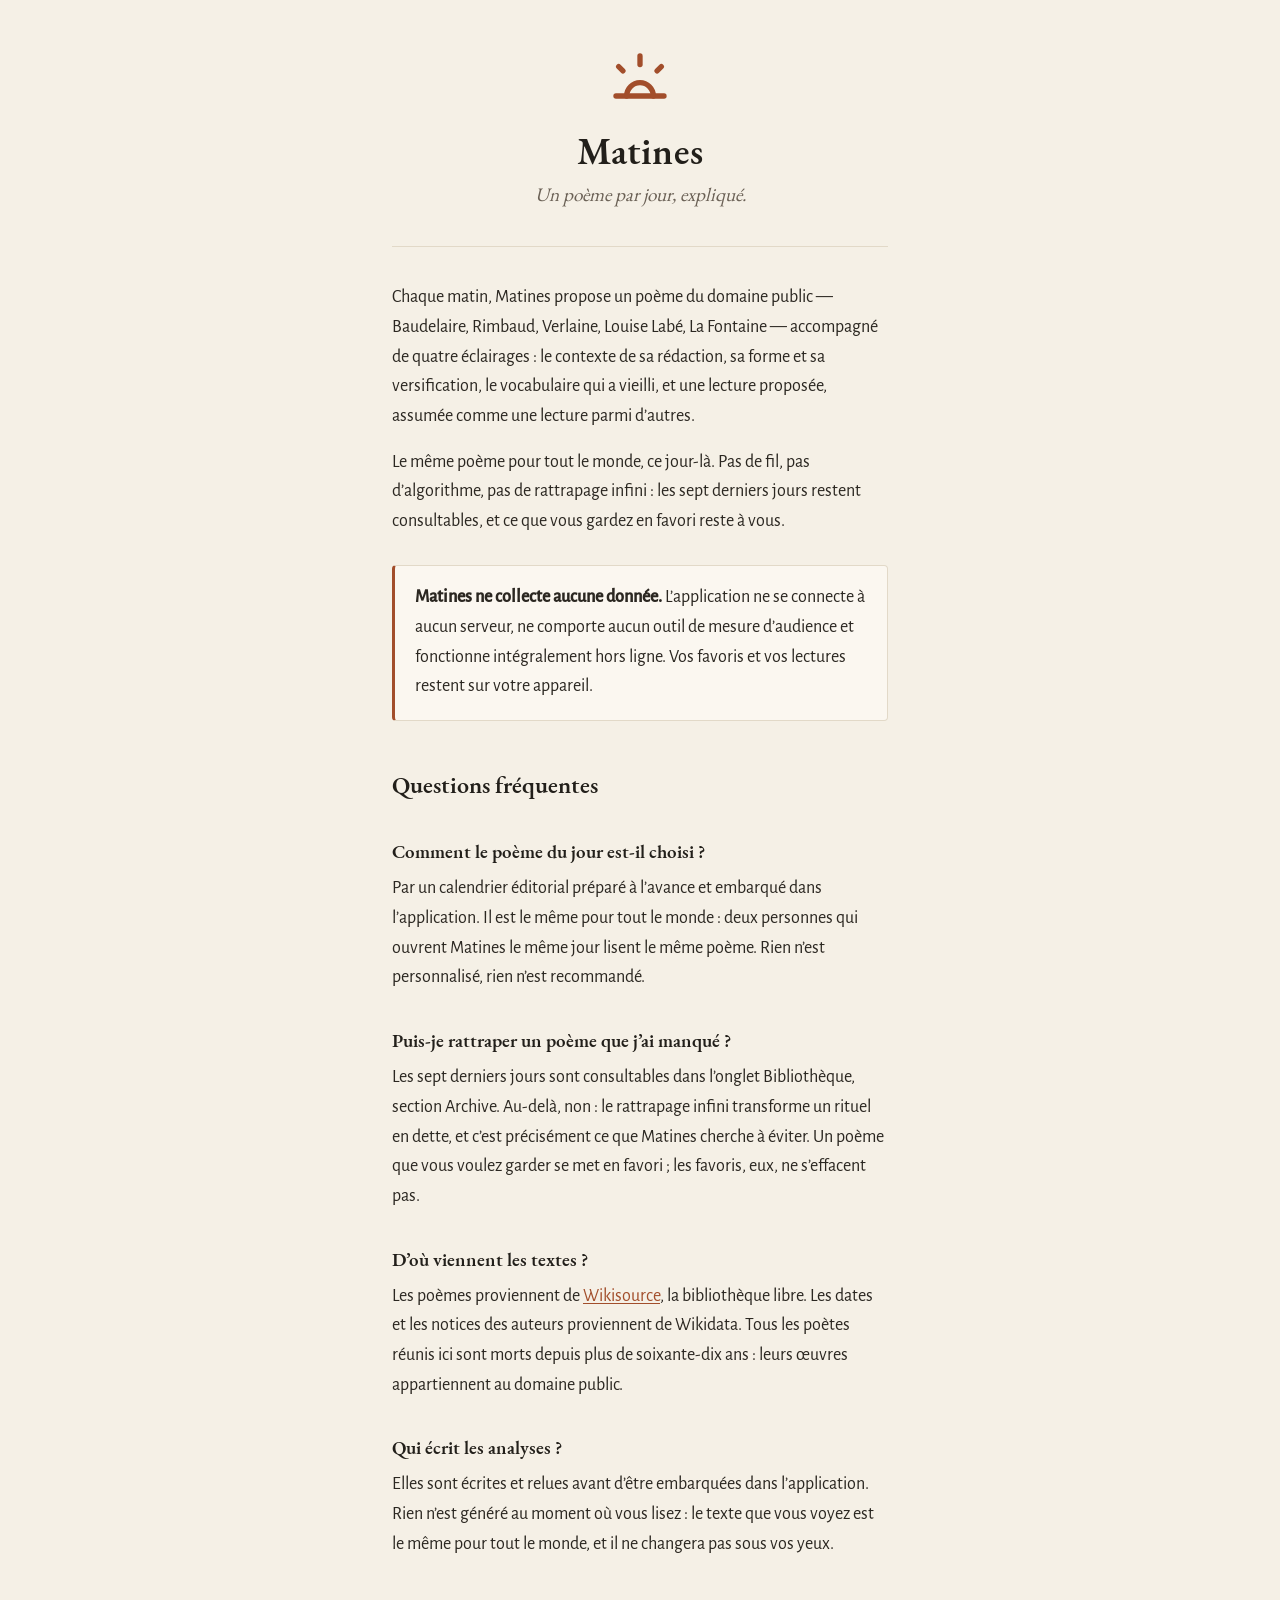
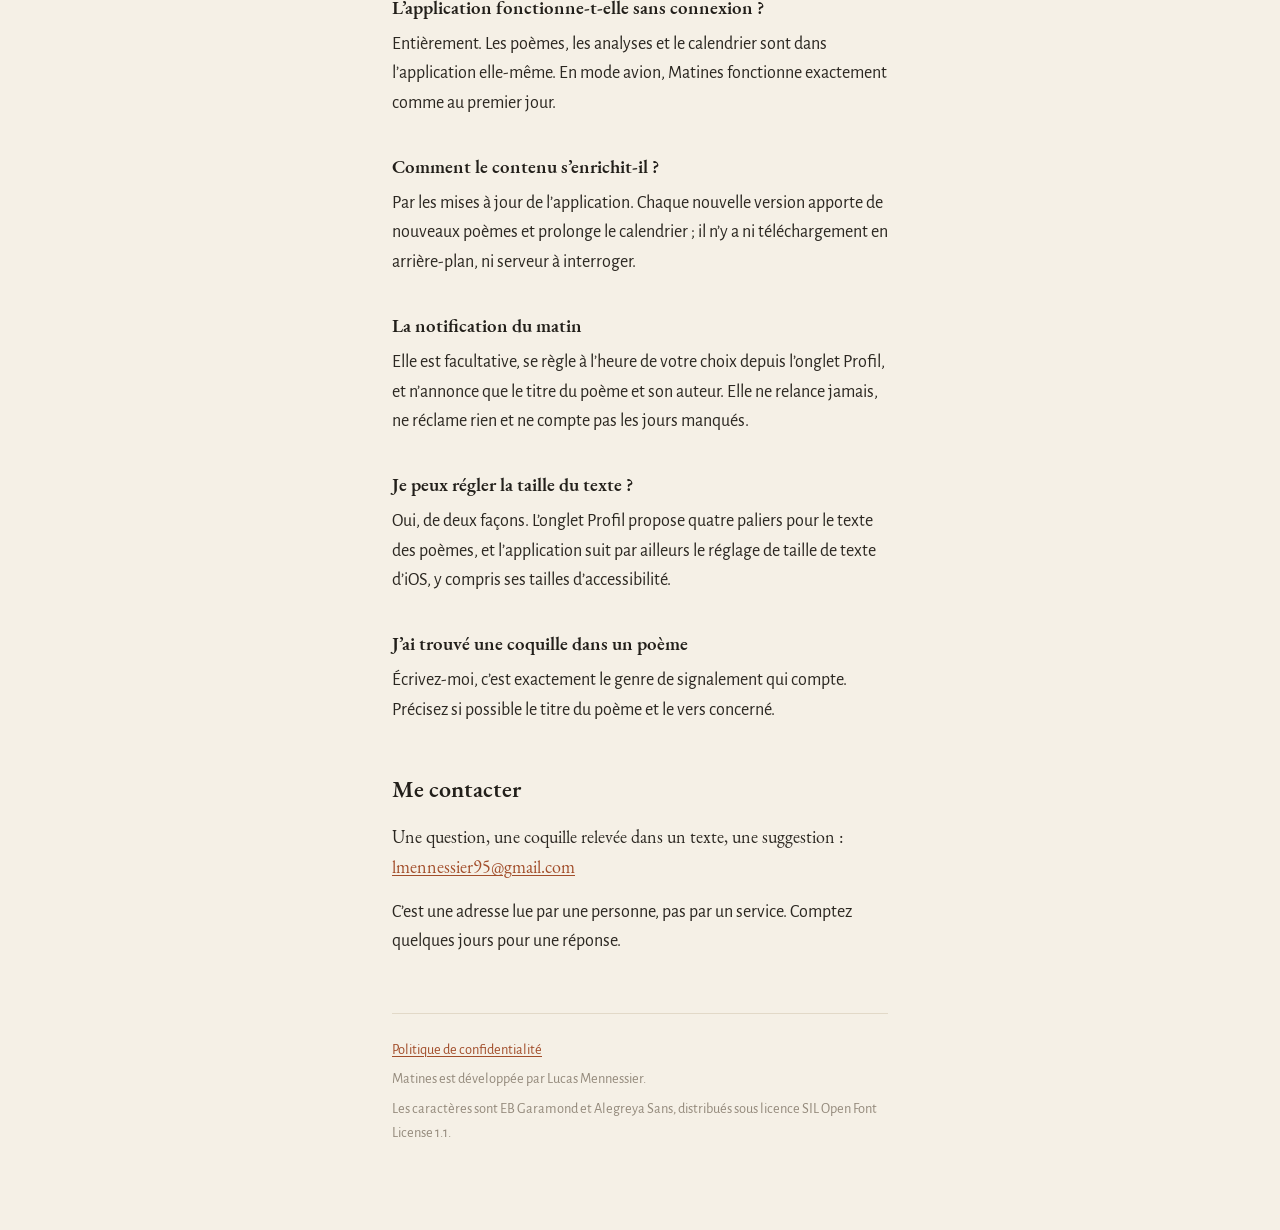
==== index.html @ cb09c927 "Le site de Matines : assistance et confidentialité" ====
<!doctype html>
<html lang="fr">
<head>
<meta charset="utf-8">
<meta name="viewport" content="width=device-width, initial-scale=1">
<title>Matines — un poème par jour, expliqué</title>
<meta name="description" content="Matines propose chaque matin un poème du domaine public, accompagné de quatre éclairages. Sans compte, sans réseau, sans collecte de données.">
<link rel="stylesheet" href="style.css">
</head>
<body>
<main>

  <header>
    <svg width="64" height="64" viewBox="0 0 24 24" fill="none"
         stroke="#a24e2b" stroke-width="2" stroke-linecap="round"
         stroke-linejoin="round" aria-hidden="true"
         style="stroke: var(--accent)">
      <path d="M3 18 H21"/>
      <path d="M7 18 A5 5 0 0 1 17 18"/>
      <path d="M12 6.2 V3"/>
      <path d="M5.6 8.6 L4 7"/>
      <path d="M18.4 8.6 L20 7"/>
    </svg>
    <h1>Matines</h1>
    <p class="baseline">Un poème par jour, expliqué.</p>
  </header>

  <p>Chaque matin, Matines propose un poème du domaine public — Baudelaire,
  Rimbaud, Verlaine, Louise Labé, La Fontaine — accompagné de quatre
  éclairages&nbsp;: le contexte de sa rédaction, sa forme et sa versification,
  le vocabulaire qui a vieilli, et une lecture proposée, assumée comme une
  lecture parmi d’autres.</p>

  <p>Le même poème pour tout le monde, ce jour-là. Pas de fil, pas
  d’algorithme, pas de rattrapage infini&nbsp;: les sept derniers jours restent
  consultables, et ce que vous gardez en favori reste à vous.</p>

  <div class="affirmation">
    <p><strong>Matines ne collecte aucune donnée.</strong> L’application ne se
    connecte à aucun serveur, ne comporte aucun outil de mesure d’audience et
    fonctionne intégralement hors ligne. Vos favoris et vos lectures restent sur
    votre appareil.</p>
  </div>

  <h2>Questions fréquentes</h2>

  <h3>Comment le poème du jour est-il choisi&nbsp;?</h3>
  <p>Par un calendrier éditorial préparé à l’avance et embarqué dans
  l’application. Il est le même pour tout le monde&nbsp;: deux personnes qui
  ouvrent Matines le même jour lisent le même poème. Rien n’est personnalisé,
  rien n’est recommandé.</p>

  <h3>Puis-je rattraper un poème que j’ai manqué&nbsp;?</h3>
  <p>Les sept derniers jours sont consultables dans l’onglet Bibliothèque,
  section Archive. Au-delà, non&nbsp;: le rattrapage infini transforme un
  rituel en dette, et c’est précisément ce que Matines cherche à éviter. Un
  poème que vous voulez garder se met en favori&nbsp;; les favoris, eux, ne
  s’effacent pas.</p>

  <h3>D’où viennent les textes&nbsp;?</h3>
  <p>Les poèmes proviennent de <a href="https://fr.wikisource.org">Wikisource</a>,
  la bibliothèque libre. Les dates et les notices des auteurs proviennent de
  Wikidata. Tous les poètes réunis ici sont morts depuis plus de soixante-dix
  ans&nbsp;: leurs œuvres appartiennent au domaine public.</p>

  <h3>Qui écrit les analyses&nbsp;?</h3>
  <p>Elles sont écrites et relues avant d’être embarquées dans l’application.
  Rien n’est généré au moment où vous lisez&nbsp;: le texte que vous voyez est
  le même pour tout le monde, et il ne changera pas sous vos yeux.</p>

  <h3>L’application fonctionne-t-elle sans connexion&nbsp;?</h3>
  <p>Entièrement. Les poèmes, les analyses et le calendrier sont dans
  l’application elle-même. En mode avion, Matines fonctionne exactement comme
  au premier jour.</p>

  <h3>Comment le contenu s’enrichit-il&nbsp;?</h3>
  <p>Par les mises à jour de l’application. Chaque nouvelle version apporte de
  nouveaux poèmes et prolonge le calendrier&nbsp;; il n’y a ni téléchargement
  en arrière-plan, ni serveur à interroger.</p>

  <h3>La notification du matin</h3>
  <p>Elle est facultative, se règle à l’heure de votre choix depuis l’onglet
  Profil, et n’annonce que le titre du poème et son auteur. Elle ne relance
  jamais, ne réclame rien et ne compte pas les jours manqués.</p>

  <h3>Je peux régler la taille du texte&nbsp;?</h3>
  <p>Oui, de deux façons. L’onglet Profil propose quatre paliers pour le texte
  des poèmes, et l’application suit par ailleurs le réglage de taille de texte
  d’iOS, y compris ses tailles d’accessibilité.</p>

  <h3>J’ai trouvé une coquille dans un poème</h3>
  <p>Écrivez-moi, c’est exactement le genre de signalement qui compte. Précisez
  si possible le titre du poème et le vers concerné.</p>

  <h2>Me contacter</h2>
  <p class="contact">Une question, une coquille relevée dans un texte, une
  suggestion&nbsp;:<br>
  <a href="mailto:lmennessier95@gmail.com">lmennessier95@gmail.com</a></p>
  <p>C’est une adresse lue par une personne, pas par un service. Comptez
  quelques jours pour une réponse.</p>

  <footer>
    <p><a href="confidentialite.html">Politique de confidentialité</a></p>
    <p>Matines est développée par Lucas Mennessier.</p>
    <p>Les caractères sont EB&nbsp;Garamond et Alegreya&nbsp;Sans, distribués
    sous licence SIL Open Font License&nbsp;1.1.</p>
  </footer>

</main>
</body>
</html>
---- style.css ----
/* La feuille de style des deux pages de Matines.
   Aucune ressource extérieure : les polices sont servies depuis ce dépôt,
   et il n'y a pas une ligne de JavaScript. Une page qui accompagne une app
   sans réseau ne va pas chercher ses caractères chez un tiers. */

@font-face {
  font-family: "EB Garamond";
  src: url("polices/EBGaramond-Regular.ttf") format("truetype");
  font-weight: 400;
  font-display: swap;
}
@font-face {
  font-family: "EB Garamond";
  src: url("polices/EBGaramond-SemiBold.ttf") format("truetype");
  font-weight: 600;
  font-display: swap;
}
@font-face {
  font-family: "Alegreya Sans";
  src: url("polices/AlegreyaSans-Regular.ttf") format("truetype");
  font-weight: 400;
  font-display: swap;
}
@font-face {
  font-family: "Alegreya Sans";
  src: url("polices/AlegreyaSans-Medium.ttf") format("truetype");
  font-weight: 500;
  font-display: swap;
}

:root {
  color-scheme: light dark;
  --papier: #f5f0e6;
  --surface: #fbf7f0;
  --encre: #221f1a;
  --encre-lecture: #2b2721;
  --encre-seconde: #6a6055;
  --encre-tierce: #948a7c;
  --filet: #e2d9c8;
  --accent: #a24e2b;
}

@media (prefers-color-scheme: dark) {
  :root {
    --papier: #1a1613;
    --surface: #241e18;
    --encre: #f0e7d5;
    --encre-lecture: #dcd1bc;
    --encre-seconde: #a79b86;
    --encre-tierce: #7c7263;
    --filet: #322b23;
    --accent: #d3805a;
  }
}

* { box-sizing: border-box; }

body {
  margin: 0;
  background: var(--papier);
  color: var(--encre-lecture);
  font-family: "Alegreya Sans", -apple-system, BlinkMacSystemFont, "Segoe UI", sans-serif;
  font-size: 18px;
  line-height: 1.65;
  -webkit-text-size-adjust: 100%;
}

main {
  max-width: 34rem;
  margin: 0 auto;
  padding: 3rem 1.5rem 5rem;
}

header {
  text-align: center;
  padding-bottom: 2.25rem;
  margin-bottom: 2.25rem;
  border-bottom: 1px solid var(--filet);
}

header svg { display: block; margin: 0 auto 1rem; }

h1 {
  font-family: "EB Garamond", Georgia, serif;
  font-weight: 600;
  font-size: 2.4rem;
  line-height: 1.15;
  letter-spacing: 0.01em;
  color: var(--encre);
  margin: 0 0 0.4rem;
}

.baseline {
  font-family: "EB Garamond", Georgia, serif;
  font-size: 1.2rem;
  font-style: italic;
  color: var(--encre-seconde);
  margin: 0;
}

h2 {
  font-family: "EB Garamond", Georgia, serif;
  font-weight: 600;
  font-size: 1.5rem;
  color: var(--encre);
  margin: 2.75rem 0 0.75rem;
}

h3 {
  font-family: "EB Garamond", Georgia, serif;
  font-weight: 600;
  font-size: 1.2rem;
  color: var(--encre);
  margin: 2rem 0 0.4rem;
}

p { margin: 0 0 1rem; }

a { color: var(--accent); text-decoration-thickness: 1px; text-underline-offset: 2px; }
a:hover { text-decoration-thickness: 2px; }

ul { padding-left: 1.2rem; margin: 0 0 1rem; }
li { margin-bottom: 0.4rem; }

/* L'encadré qui porte l'argument central : rien n'est collecté. */
.affirmation {
  background: var(--surface);
  border: 1px solid var(--filet);
  border-left: 3px solid var(--accent);
  border-radius: 4px;
  padding: 1.1rem 1.25rem;
  margin: 1.75rem 0;
}
.affirmation p:last-child { margin-bottom: 0; }

.contact {
  font-family: "EB Garamond", Georgia, serif;
  font-size: 1.15rem;
}

footer {
  margin-top: 3.5rem;
  padding-top: 1.5rem;
  border-top: 1px solid var(--filet);
  font-size: 0.9rem;
  color: var(--encre-tierce);
}
footer p { margin: 0 0 0.35rem; }

.date-maj { font-size: 0.9rem; color: var(--encre-tierce); margin-top: -0.5rem; }
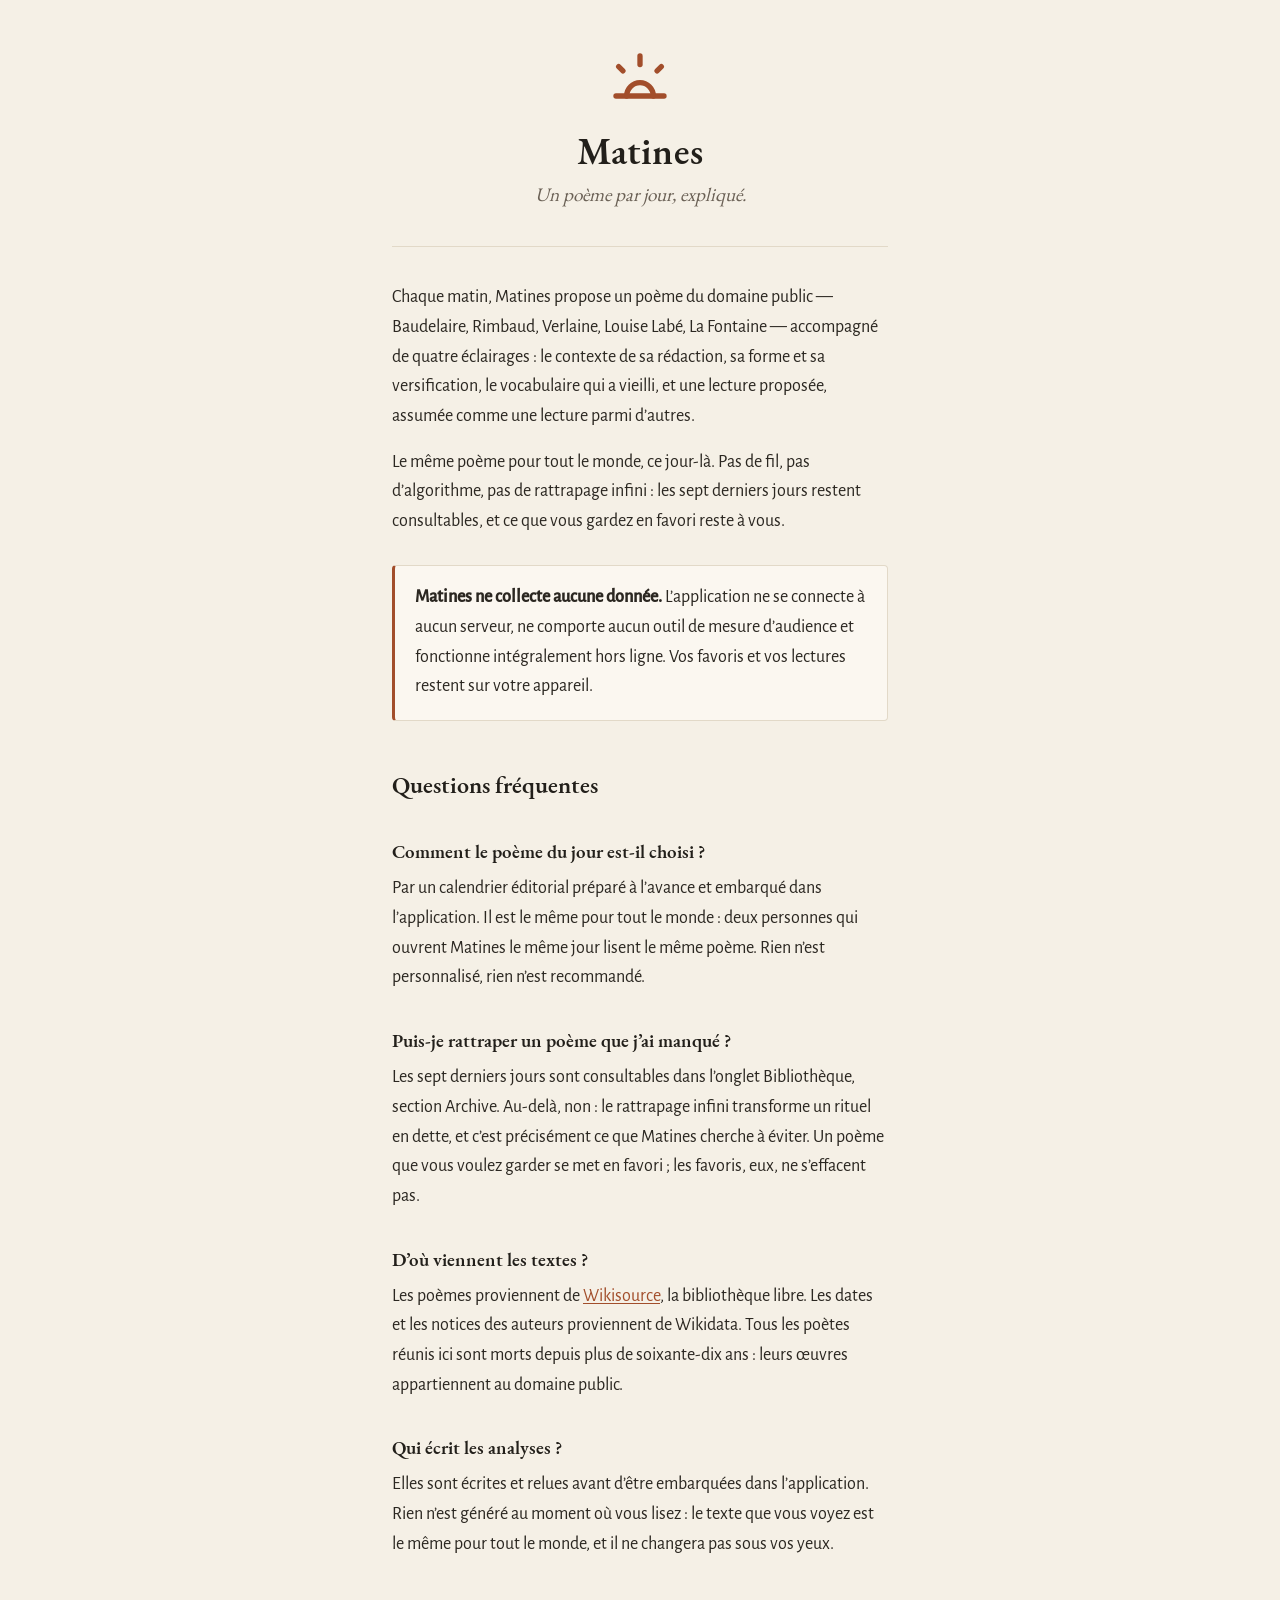
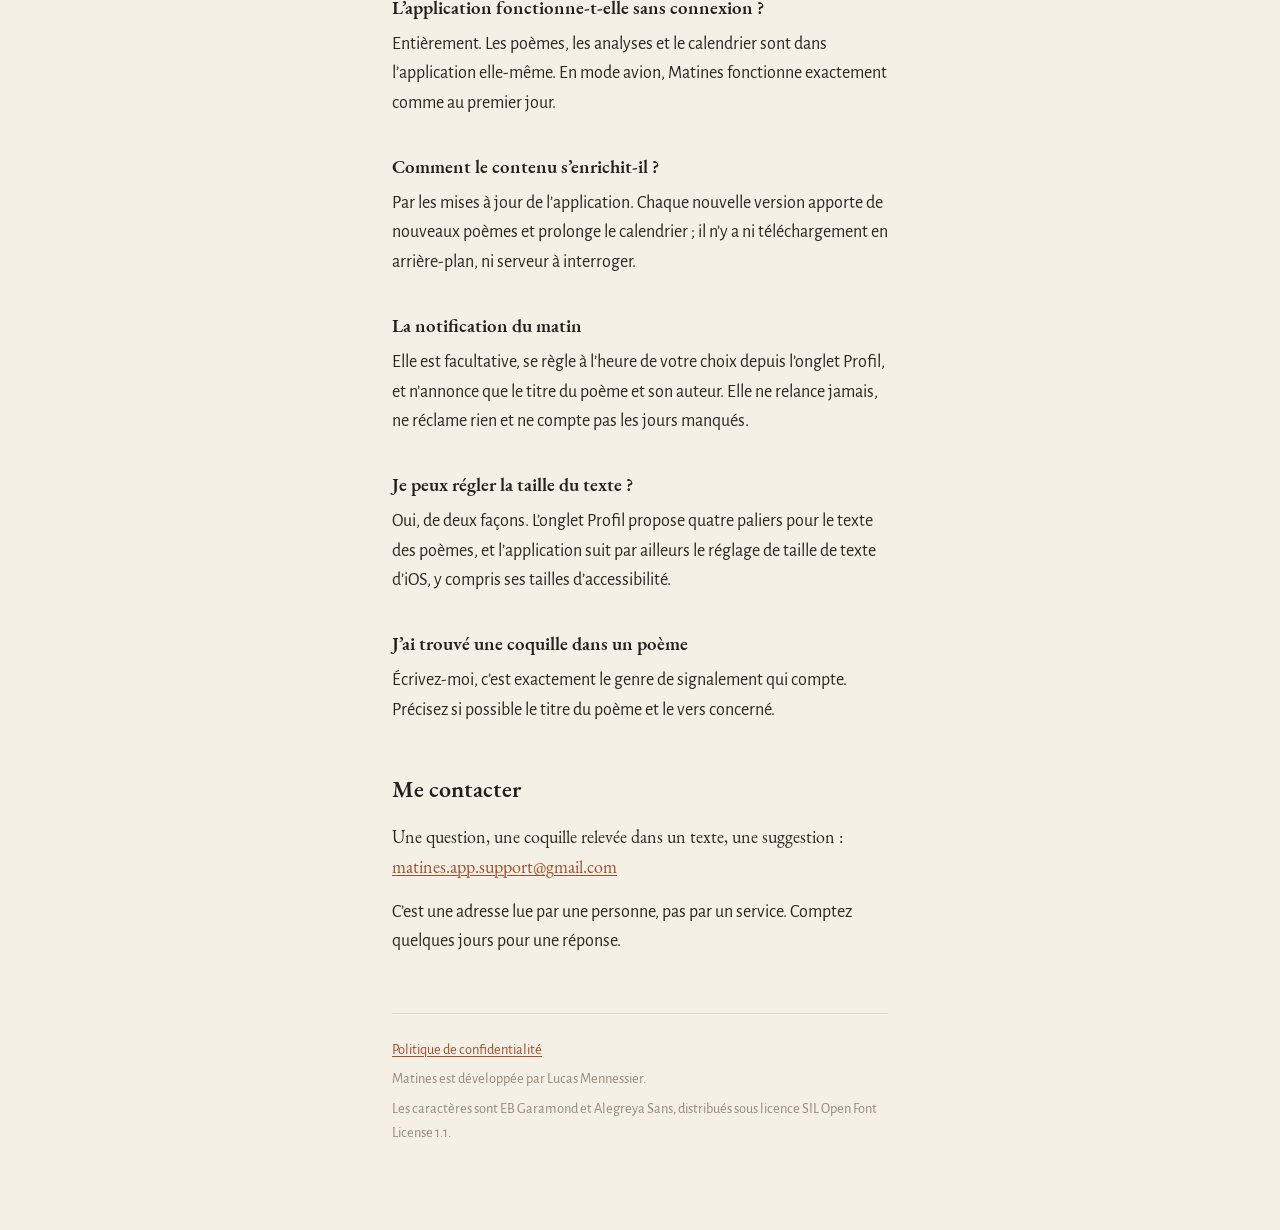
==== commit e7326dea: "Remplace l'adresse de contact par matines.app.support@gmail.com Elle doit rester identique à celle d" ====
--- a/index.html
+++ b/index.html
@@ -95,7 +95,7 @@
   <h2>Me contacter</h2>
   <p class="contact">Une question, une coquille relevée dans un texte, une
   suggestion&nbsp;:<br>
-  <a href="mailto:lmennessier95@gmail.com">lmennessier95@gmail.com</a></p>
+  <a href="mailto:matines.app.support@gmail.com">matines.app.support@gmail.com</a></p>
   <p>C’est une adresse lue par une personne, pas par un service. Comptez
   quelques jours pour une réponse.</p>
 
